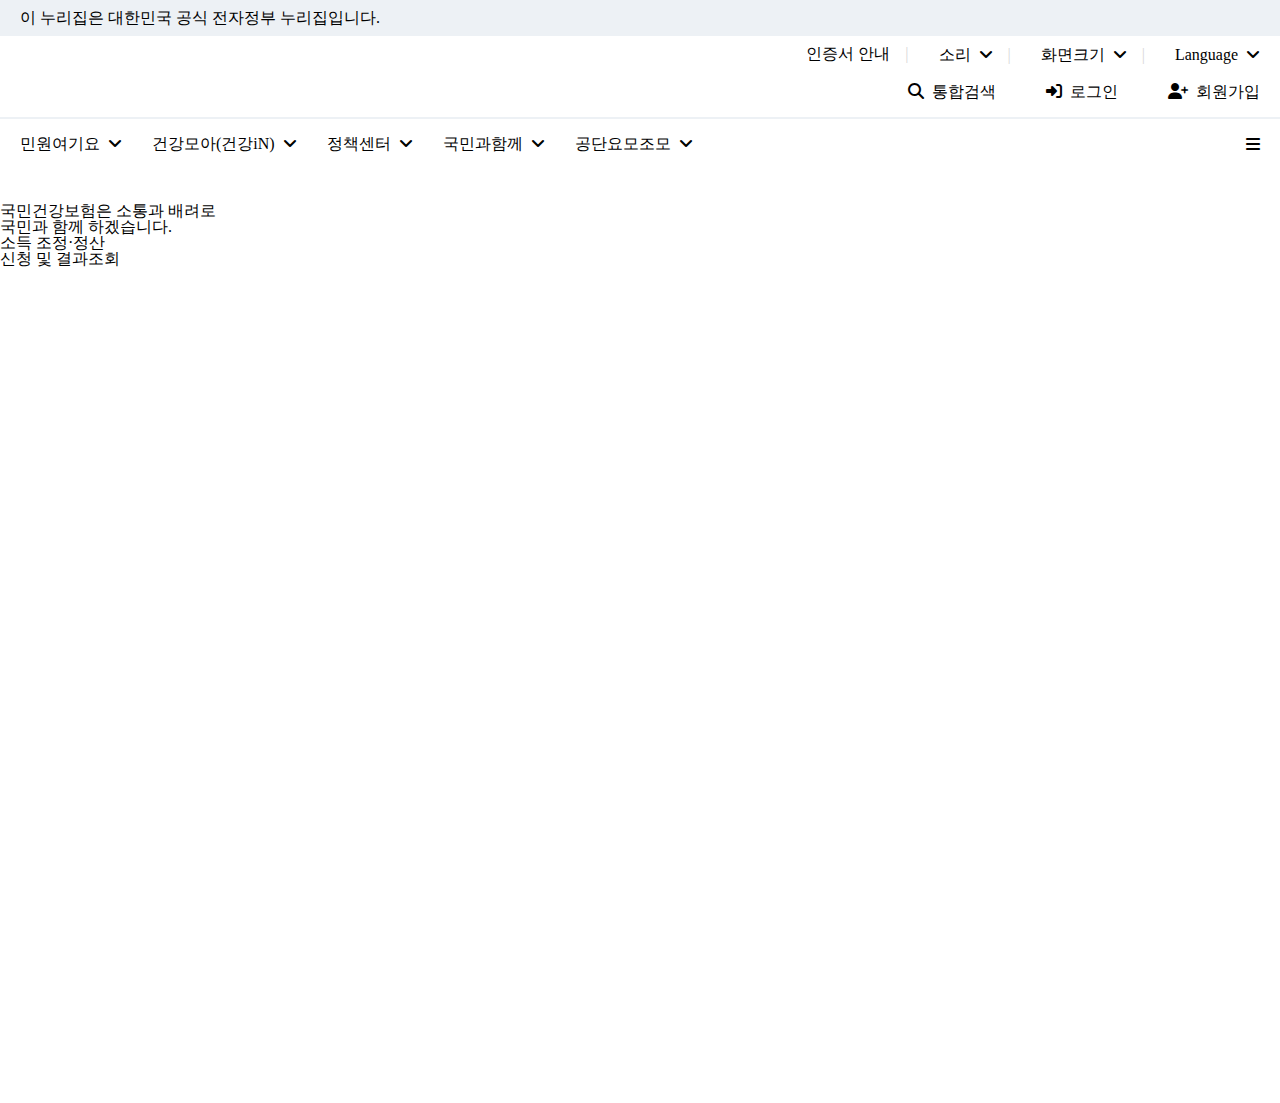
==== NHIS-CloneProject/idnex.html @ 52722e7a "Add files via upload" ====
<!DOCTYPE html>
<html lang="en">
  <head>
    <meta charset="UTF-8" />
    <meta name="viewport" content="width=device-width, initial-scale=1.0" />
    <title>Document</title>
    <link rel="stylesheet" href="common/reset.css" />
    <link rel="stylesheet" href="header.css" />
    <link rel="stylesheet" href="hero.css" />
    <link
      rel="stylesheet"
      href="https://cdnjs.cloudflare.com/ajax/libs/font-awesome/6.7.2/css/all.min.css"
      integrity="sha512-Evv84Mr4kqVGRNSgIGL/F/aIDqQb7xQ2vcrdIwxfjThSH8CSR7PBEakCr51Ck+w+/U6swU2Im1vVX0SVk9ABhg=="
      crossorigin="anonymous"
      referrerpolicy="no-referrer"
    />
  </head>
  <body>
    <header>
      <section class="header__inner">
        <div class="header__inner-text">
          이 누리집은 대한민국 공식 전자정부 누리집입니다.
        </div>
      </section>
      <div class="header__contents">
        <section class="header__services">
          <ul class="header__site-controls">
            <li>인증서 안내</li>
            <li>소리 &nbsp;<i class="fa-solid fa-angle-down"></i></li>
            <li>화면크기 &nbsp;<i class="fa-solid fa-angle-down"></i></li>
            <li>Language &nbsp;<i class="fa-solid fa-angle-down"></i></li>
          </ul>
          <div class="header__topbar">
            <div class="logo-album">
              <img
                src="https://www.nhis.or.kr/_res/nhis/nhis/img/newimg/common/logo.png"
                alt=""
              />
            </div>
            <div class="user-controls">
              <a class="search" href="https://www.nhis.or.kr/nhis/index.do"
                ><i class="fa-solid fa-magnifying-glass"></i>&nbsp; 통합검색</a
              >
              <a
                class="login"
                href="https://www.nhis.or.kr/nhis/etc/personalLoginPage.do"
                ><i class="fa-solid fa-right-to-bracket"></i>&nbsp; 로그인</a
              >
              <a
                class="join"
                href="https://www.nhis.or.kr/nhis/etc/wbhaza01600m01.do"
                ><i class="fa-solid fa-user-plus"></i>&nbsp; 회원가입</a
              >
            </div>
          </div>
        </section>
        <nav class="header__menu">
          <ul class="menu-list">
            <li>민원여기요 &nbsp;<i class="fa-solid fa-angle-down"></i></li>
            <li>
              건강모아(건강iN) &nbsp;<i class="fa-solid fa-angle-down"></i>
            </li>
            <li>정책센터 &nbsp;<i class="fa-solid fa-angle-down"></i></li>
            <li>국민과함께 &nbsp;<i class="fa-solid fa-angle-down"></i></li>
            <li>공단요모조모 &nbsp;<i class="fa-solid fa-angle-down"></i></li>
          </ul>
          <i class="fa-solid fa-bars"></i>
        </nav>
      </div>
      <div class="header__line"></div>
    </header>
    <main>
      <section class="hero">
        <div class="hero__contents">
          <h2>국민건강보험은 소통과 배려로<br />국민과 함께 하겠습니다.</h2>
        </div>
        <nav>
          <ul>
            <li>소득 조정·정산</li>
            <li>신청 및 결과조회</li>
            <li></li>
            <li></li>
            <li></li>
            <li></li>
            <li></li>
            <li></li>
            <li></li>
            <li></li>
          </ul>
        </nav>
      </section>
      <section class="news"></section>
      <section class="about"></section>
    </main>
  </body>
</html>
---- NHIS-CloneProject/header.css ----
header {
    width: 100vw;
    height: 203px;
    background-color: white;
}

.header__contents {
    width: 100%;
    max-width: 1240px;
    margin: 0 auto;

    display: flex;
    flex-direction: column;
    gap: 35px;
}

.header__inner {
    position: relative;
    background-color: #edf1f5;
    padding: 10px;
    margin-bottom: 10px;
}

.header__inner-text {
    max-width: 1240px;
    margin: 0 auto;
}

.header__site-controls {
    display: flex;
    justify-content: flex-end;
    gap: 30px;
 }

 .header__site-controls > li::after {
    content: '|';
    color: #d8d8d8;
    margin-left: 15px;
 }

 .header__site-controls > li:last-child::after {
    content: '';
    margin-left: 0;
 }

 .header__topbar {
    display: flex;
    justify-content: space-between;
    align-items: center;
    margin-top: 20px;
 }

 .header__topbar > .user-controls {
    display: flex;
    gap: 50px;
 }

 .header__menu {
    display: flex;
    justify-content: space-between;
    align-items: center;
 }

 .header__menu > .menu-list {
    display: flex;
    gap: 30px;
 }

 .header__line {
    border: 1px solid #edf1f5;
    margin-top: -35px;
 }
---- NHIS-CloneProject/hero.css ----
.hero {
  width: 100vw;
  height: 100vh;
  background-image: url("https://www.nhis.or.kr/_res/nhis/nhis/img/newimg/main/visual_img01.jpg");
  background-size: contain;
  background-repeat: no-repeat;
}
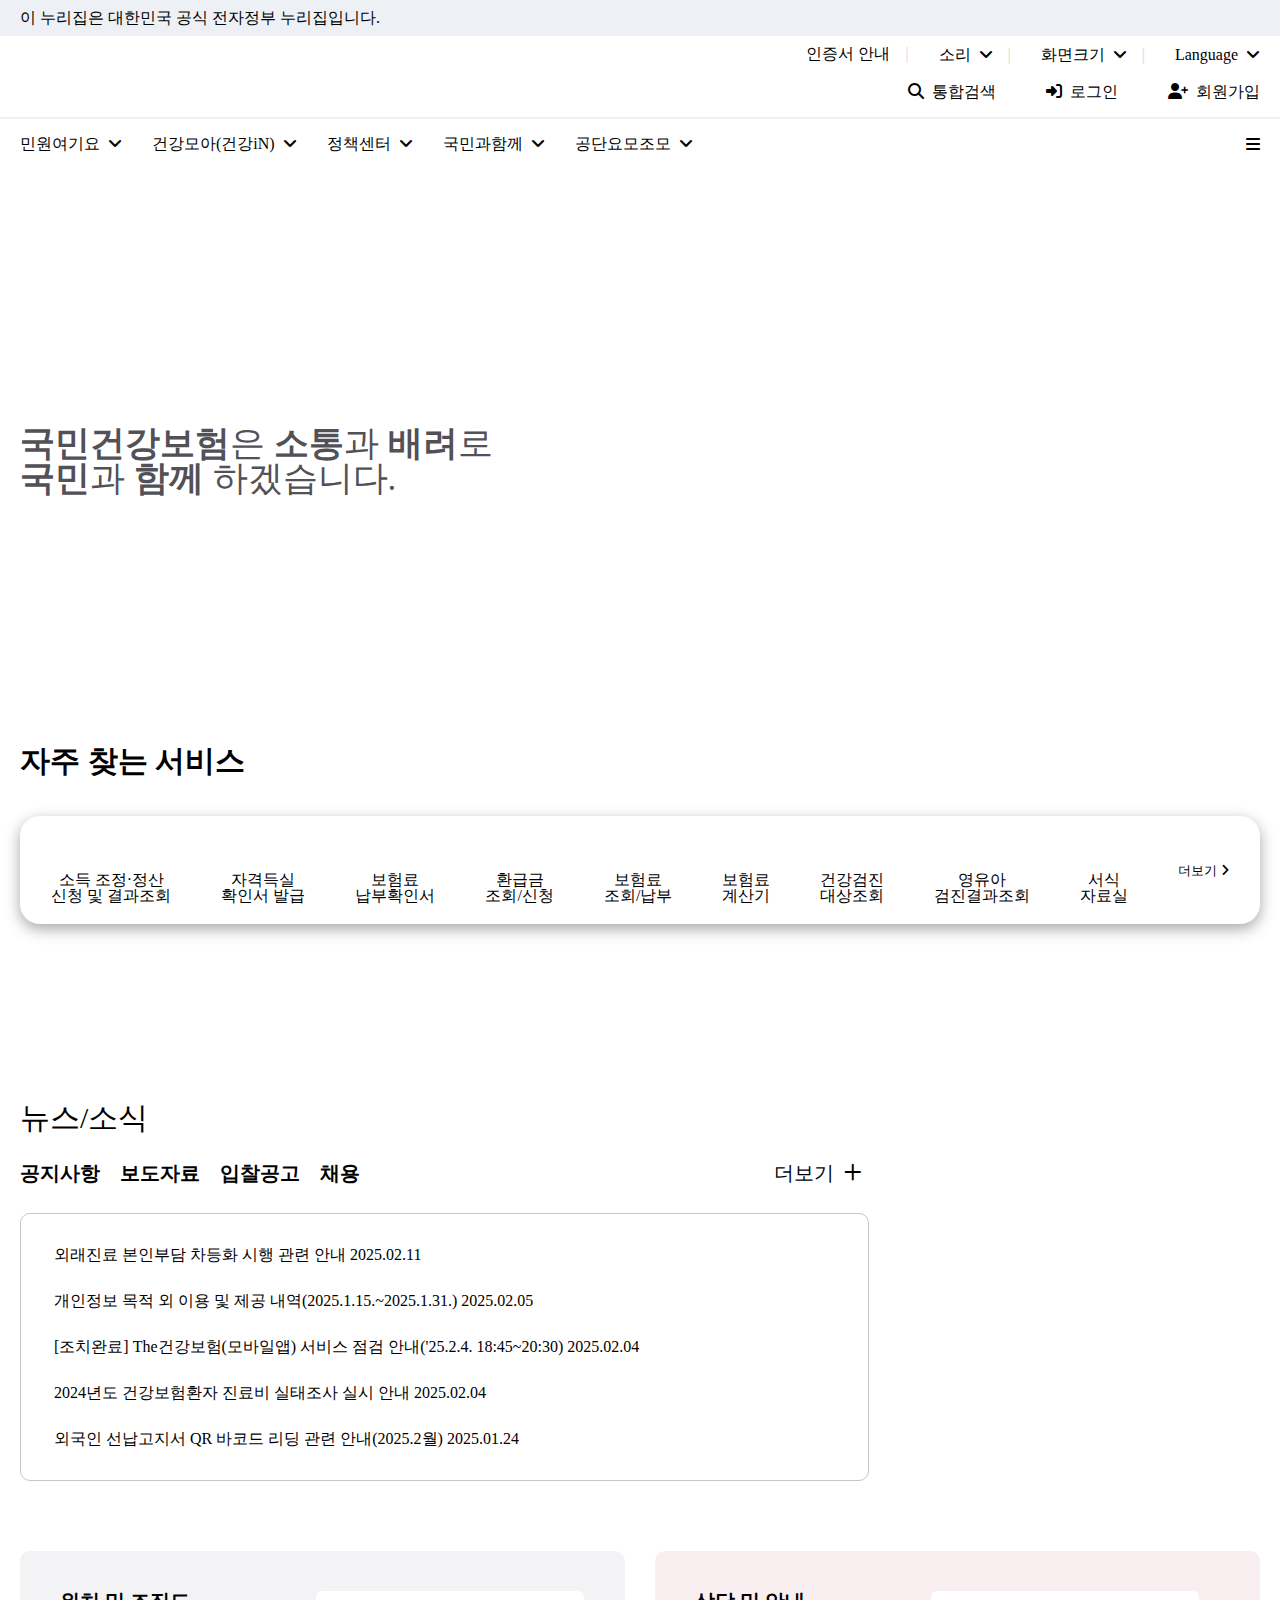
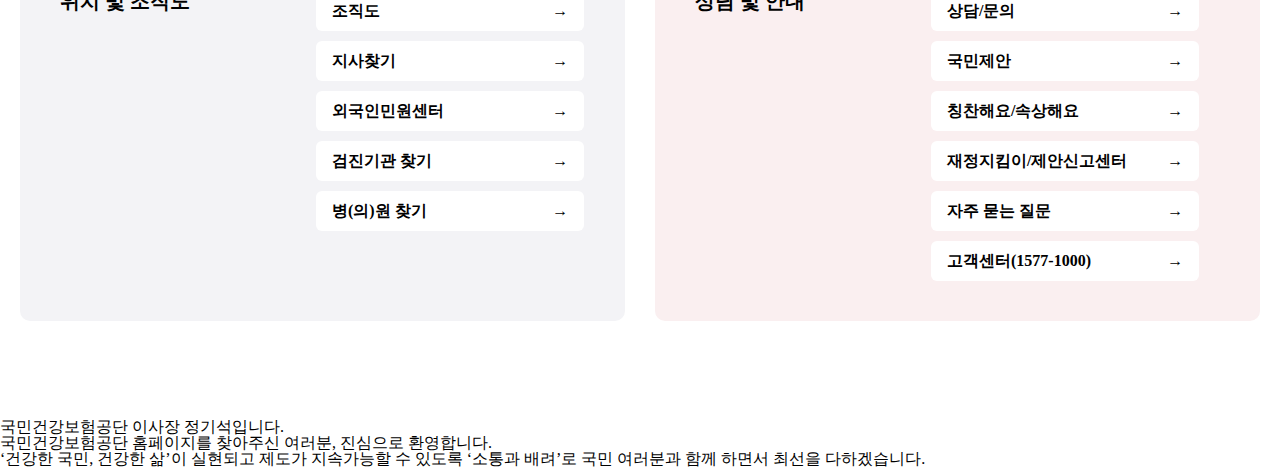
==== commit 99cb60fb: "Add files via upload" ====
--- a/NHIS-CloneProject/idnex.html
+++ b/NHIS-CloneProject/idnex.html
@@ -7,6 +7,8 @@
     <link rel="stylesheet" href="common/reset.css" />
     <link rel="stylesheet" href="header.css" />
     <link rel="stylesheet" href="hero.css" />
+    <link rel="stylesheet" href="news.css" />
+    <link rel="stylesheet" href="about.css" />
     <link
       rel="stylesheet"
       href="https://cdnjs.cloudflare.com/ajax/libs/font-awesome/6.7.2/css/all.min.css"
@@ -72,25 +74,291 @@
     <main>
       <section class="hero">
         <div class="hero__contents">
-          <h2>국민건강보험은 소통과 배려로<br />국민과 함께 하겠습니다.</h2>
+          <h2>
+            <span>국민건강보험</span>은 <span>소통</span>과
+            <span>배려</span>로<br /><span>국민</span>과
+            <span>함께</span> 하겠습니다.
+          </h2>
+          <nav class="hero__service">
+            <h3>자주 찾는 서비스</h3>
+            <ul class="service__menu">
+              <li>
+                <a href="https://www.nhis.or.kr/nhis/minwon/sodukTotalView.do">
+                  <div>
+                    <img
+                      src="https://www.nhis.or.kr/_res/nhis/nhis/img/icon/ico-scales.png"
+                      alt=""
+                    />
+                  </div>
+                  <span
+                    >소득 조정·정산<br />
+
+                    신청 및 결과조회</span
+                  >
+                </a>
+              </li>
+              <li>
+                <a href="https://www.nhis.or.kr/nhis/etc/personalLoginPage.do">
+                  <div>
+                    <img
+                      src="https://www.nhis.or.kr/_res/nhis/nhis/img/icon/ico-qualification.png"
+                      alt=""
+                    />
+                  </div>
+                  <span>
+                    자격득실<br />
+
+                    확인서 발급</span
+                  >
+                </a>
+              </li>
+              <li>
+                <a href="https://www.nhis.or.kr/nhis/etc/personalLoginPage.do">
+                  <div>
+                    <img
+                      src="https://www.nhis.or.kr/_res/nhis/nhis/img/icon/ico-burden.png"
+                      alt=""
+                    />
+                  </div>
+                  <span
+                    >보험료<br />
+
+                    납부확인서</span
+                  >
+                </a>
+              </li>
+              <li>
+                <a href="https://www.nhis.or.kr/nhis/etc/personalLoginPage.do">
+                  <div>
+                    <img
+                      src="https://www.nhis.or.kr/_res/nhis/nhis/img/icon/ico-refund.png"
+                      alt=""
+                    />
+                  </div>
+                  <span
+                    >환급금<br />
+
+                    조회/신청</span
+                  >
+                </a>
+              </li>
+              <li>
+                <a href="https://www.nhis.or.kr/nhis/etc/personalLoginPage.do">
+                  <div>
+                    <img
+                      src="https://www.nhis.or.kr/_res/nhis/nhis/img/icon/ico-insurance.png"
+                      alt=""
+                    />
+                  </div>
+                  <span
+                    >보험료<br />
+
+                    조회/납부</span
+                  >
+                </a>
+              </li>
+              <li>
+                <a
+                  href="https://www.nhis.or.kr/nhis/minwon/initCtrbCalcView.do"
+                >
+                  <div>
+                    <img
+                      src="https://www.nhis.or.kr/_res/nhis/nhis/img/icon/ico-calculation.png"
+                      alt=""
+                    />
+                  </div>
+                  <span
+                    >보험료<br />
+
+                    계산기</span
+                  >
+                </a>
+              </li>
+              <li>
+                <a href="https://www.nhis.or.kr/nhis/etc/personalLoginPage.do">
+                  <div>
+                    <img
+                      src="https://www.nhis.or.kr/_res/nhis/nhis/img/icon/ico-checkups.png"
+                      alt=""
+                    />
+                  </div>
+                  <span
+                    >건강검진<br />
+
+                    대상조회</span
+                  >
+                </a>
+              </li>
+              <li>
+                <a href="https://www.nhis.or.kr/nhis/etc/personalLoginPage.do">
+                  <div>
+                    <img
+                      src="https://www.nhis.or.kr/_res/nhis/nhis/img/icon/ico-family.png"
+                      alt=""
+                    />
+                  </div>
+                  <span
+                    >영유아<br />
+
+                    검진결과조회</span
+                  >
+                </a>
+              </li>
+              <li>
+                <a href="https://www.nhis.or.kr/nhis/minwon/wbhaba03900m01.do">
+                  <div>
+                    <img
+                      src="https://www.nhis.or.kr/_res/nhis/nhis/img/icon/ico-company-inquiry.png"
+                      alt=""
+                    />
+                  </div>
+                  <span
+                    >서식<br />
+
+                    자료실</span
+                  >
+                </a>
+              </li>
+              <span class="more"
+                >더보기&nbsp;<i class="fa-solid fa-angle-right"></i
+              ></span>
+            </ul>
+          </nav>
         </div>
-        <nav>
-          <ul>
-            <li>소득 조정·정산</li>
-            <li>신청 및 결과조회</li>
-            <li></li>
-            <li></li>
-            <li></li>
-            <li></li>
-            <li></li>
-            <li></li>
-            <li></li>
-            <li></li>
-          </ul>
-        </nav>
       </section>
-      <section class="news"></section>
-      <section class="about"></section>
+      <section class="news">
+        <div class="news__contents">
+          <div class="news__top">
+            <div class="info-board">
+              <h3>뉴스/소식</h3>
+              <div class="menu">
+                <ul>
+                  <li>공지사항</li>
+                  <li>보도자료</li>
+                  <li>입찰공고</li>
+                  <li>채용</li>
+                </ul>
+                <span class="more"
+                  >더보기 &nbsp;<i class="fa-solid fa-plus"></i
+                ></span>
+              </div>
+              <ul class="news__list">
+                <li>
+                  <a href=""> 외래진료 본인부담 차등화 시행 관련 안내 </a>
+                  <time datetime="">2025.02.11</time>
+                </li>
+                <li>
+                  <a href="">
+                    개인정보 목적 외 이용 및 제공 내역(2025.1.15.~2025.1.31.)
+                  </a>
+                  <time datetime="">2025.02.05</time>
+                </li>
+                <li>
+                  <a href="">
+                    [조치완료] The건강보험(모바일앱) 서비스 점검 안내('25.2.4.
+                    18:45~20:30)
+                  </a>
+                  <time datetime="">2025.02.04</time>
+                </li>
+                <li>
+                  <a href="">
+                    2024년도 건강보험환자 진료비 실태조사 실시 안내
+                  </a>
+                  <time datetime="">2025.02.04</time>
+                </li>
+                <li>
+                  <a href="">
+                    외국인 선납고지서 QR 바코드 리딩 관련 안내(2025.2월)
+                  </a>
+                  <time datetime="">2025.01.24</time>
+                </li>
+              </ul>
+            </div>
+            <article class="card"></article>
+          </div>
+          <div class="news__bottom">
+            <article class="location">
+              <h5>위치 및 조직도</h5>
+              <ul>
+                <li>
+                  <a
+                    href="https://www.nhis.or.kr/nhis/about/retrieveOrganizationChart.do"
+                    ><span>조직도</span> <span>→</span>
+                  </a>
+                </li>
+                <li>
+                  <a href=""><span>지사찾기</span> <span>→</span> </a>
+                </li>
+                <li>
+                  <a href=""><span>외국인민원센터</span> <span>→</span> </a>
+                </li>
+                <li>
+                  <a href=""><span>검진기관 찾기</span> <span>→</span> </a>
+                </li>
+                <li>
+                  <a href=""><span>병(의)원 찾기</span> <span>→</span> </a>
+                </li>
+              </ul>
+            </article>
+            <article class="help">
+              <h5>상담 및 안내</h5>
+              <ul>
+                <li>
+                  <a
+                    href="https://www.nhis.or.kr/nhis/about/retrieveOrganizationChart.do"
+                    ><span>상담/문의</span> <span>→</span>
+                  </a>
+                </li>
+                <li>
+                  <a href=""><span>국민제안</span> <span>→</span> </a>
+                </li>
+                <li>
+                  <a href=""><span>칭찬해요/속상해요</span> <span>→</span> </a>
+                </li>
+                <li>
+                  <a href=""
+                    ><span>재정지킴이/제안신고센터</span> <span>→</span>
+                  </a>
+                </li>
+                <li>
+                  <a href=""><span>자주 묻는 질문</span> <span>→</span> </a>
+                </li>
+                <li>
+                  <a href=""
+                    ><span>고객센터(1577-1000)</span> <span>→</span>
+                  </a>
+                </li>
+              </ul>
+            </article>
+          </div>
+        </div>
+      </section>
+      <section class="about">
+        <div class="about__contents">
+          <h3></h3>
+          <figure>
+            <div class="">
+              <img
+                src="https://www.nhis.or.kr/_res/nhis/nhis/img/newimg/main/img_about.png"
+                alt=""
+              />
+            </div>
+            <figcaption>
+              <h6>국민건강보험공단 이사장 정기석입니다.</h6>
+              <p>
+                국민건강보험공단 홈페이지를 찾아주신 여러분, 진심으로
+                환영합니다. <br />
+                ‘건강한 국민, 건강한 삶’이 실현되고 제도가 지속가능할 수 있도록
+                ‘소통과 배려’로 국민 여러분과 함께 하면서 최선을 다하겠습니다.
+              </p>
+            </figcaption>
+          </figure>
+          <div>
+            <article></article>
+          </div>
+          <div></div>
+        </div>
+      </section>
     </main>
   </body>
 </html>
--- a/NHIS-CloneProject/hero.css
+++ b/NHIS-CloneProject/hero.css
@@ -5,3 +5,68 @@
   background-size: contain;
   background-repeat: no-repeat;
 }
+
+.hero__contents {
+  width: 100%;
+  max-width: 1240px;
+  height: 100vh;
+  margin: 0 auto;
+
+  display: flex;
+  flex-direction: column;
+  gap: 250px;
+}
+
+.hero__contents > h2 {
+  font-size: 35px;
+  color: #515157;
+  font-weight: 500;
+
+  padding-top: 18%;
+}
+
+.hero__contents > h2 > span {
+  font-weight: bold;
+}
+
+.hero__service {
+  display: flex;
+  flex-direction: column;
+  gap: 40px;
+}
+
+.hero__service > h3 {
+  font-size: 30px;
+  font-weight: bold;
+}
+
+.service__menu {
+  display: flex;
+  padding: 20px 10px;
+  gap: 50px;
+  align-items: center;
+  justify-content: center;
+
+  background-color: white;
+  border: none;
+  border-radius: 20px;
+
+  box-shadow: rgba(0, 0, 0, 0.35) 0px 5px 15px;
+}
+
+.service__menu > li > a {
+  display: flex;
+  flex-direction: column;
+  justify-content: center;
+  align-items: center;
+
+  gap: 20px;
+}
+
+.service__menu > li > a > span {
+  text-align: center;
+}
+
+.service__menu > .more {
+  font-size: 13px;
+}
--- a/NHIS-CloneProject/news.css
+++ b/NHIS-CloneProject/news.css
@@ -0,0 +1,123 @@
+.news {
+  width: 100vw;
+  height: 100vh;
+}
+
+.news__contents {
+  width: 100%;
+  max-width: 1240px;
+  margin: 0 auto;
+
+  display: flex;
+  flex-direction: column;
+  gap: 70px;
+}
+
+.news__top {
+  display: flex;
+}
+
+.news__top > .info-board {
+  width: 70%;
+  display: flex;
+  flex-direction: column;
+  gap: 30px;
+}
+
+.news__top > .info-board > h3 {
+  font-size: 30px;
+}
+
+.info-board > .menu {
+  display: flex;
+  justify-content: space-between;
+
+  font-size: 20px;
+  font-weight: bold;
+  width: 97%;
+}
+
+.info-board > .menu > ul {
+  display: flex;
+  gap: 20px;
+}
+
+.info-board > .menu > .more {
+  font-weight: 300;
+}
+
+.info-board > .menu > .more > i {
+  font-weight: 300;
+}
+
+.info-board > .news__list {
+  display: flex;
+  flex-direction: column;
+  gap: 30px;
+
+  border: 1px solid #c6c6c6;
+  padding: 33px;
+  border-radius: 10px;
+  width: 90%;
+}
+
+.card {
+  width: 30%;
+  background-image: url("https://www.nhis.or.kr/_res/nhis/nhis/img/banner/20250117_banner_pc01.png");
+  background-size: cover;
+  background-position: center;
+
+  border-radius: 10px;
+}
+
+.news__bottom {
+  display: flex;
+  gap: 30px;
+}
+
+.news__bottom > article {
+  width: 100%;
+  background-repeat: no-repeat;
+  background-position: 50px 200px;
+
+  display: flex;
+  gap: 126px;
+  padding: 40px;
+  border-radius: 10px;
+}
+
+.news__bottom > article > h5 {
+  font-size: 20px;
+  font-weight: bold;
+}
+
+.news__bottom > article > ul {
+  width: 50%;
+  display: flex;
+  flex-direction: column;
+  gap: 10px;
+}
+
+.news__bottom > article > ul > li > a {
+  width: 90%;
+  background-color: white;
+
+  font-weight: bold;
+
+  display: flex;
+  justify-content: space-between;
+  line-height: 40px;
+  padding: 0 16px;
+
+  border-radius: 6px;
+}
+
+.news__bottom > .location {
+  background-image: url("https://www.nhis.or.kr/_res/nhis/nhis/img/newimg/main/bg_service1.png");
+  background-color: #f3f3f6;
+}
+
+.news__bottom > .help {
+  background-image: url("https://www.nhis.or.kr/_res/nhis/nhis/img/newimg/main/bg_service2.png");
+  background-color: #faeff0;
+}
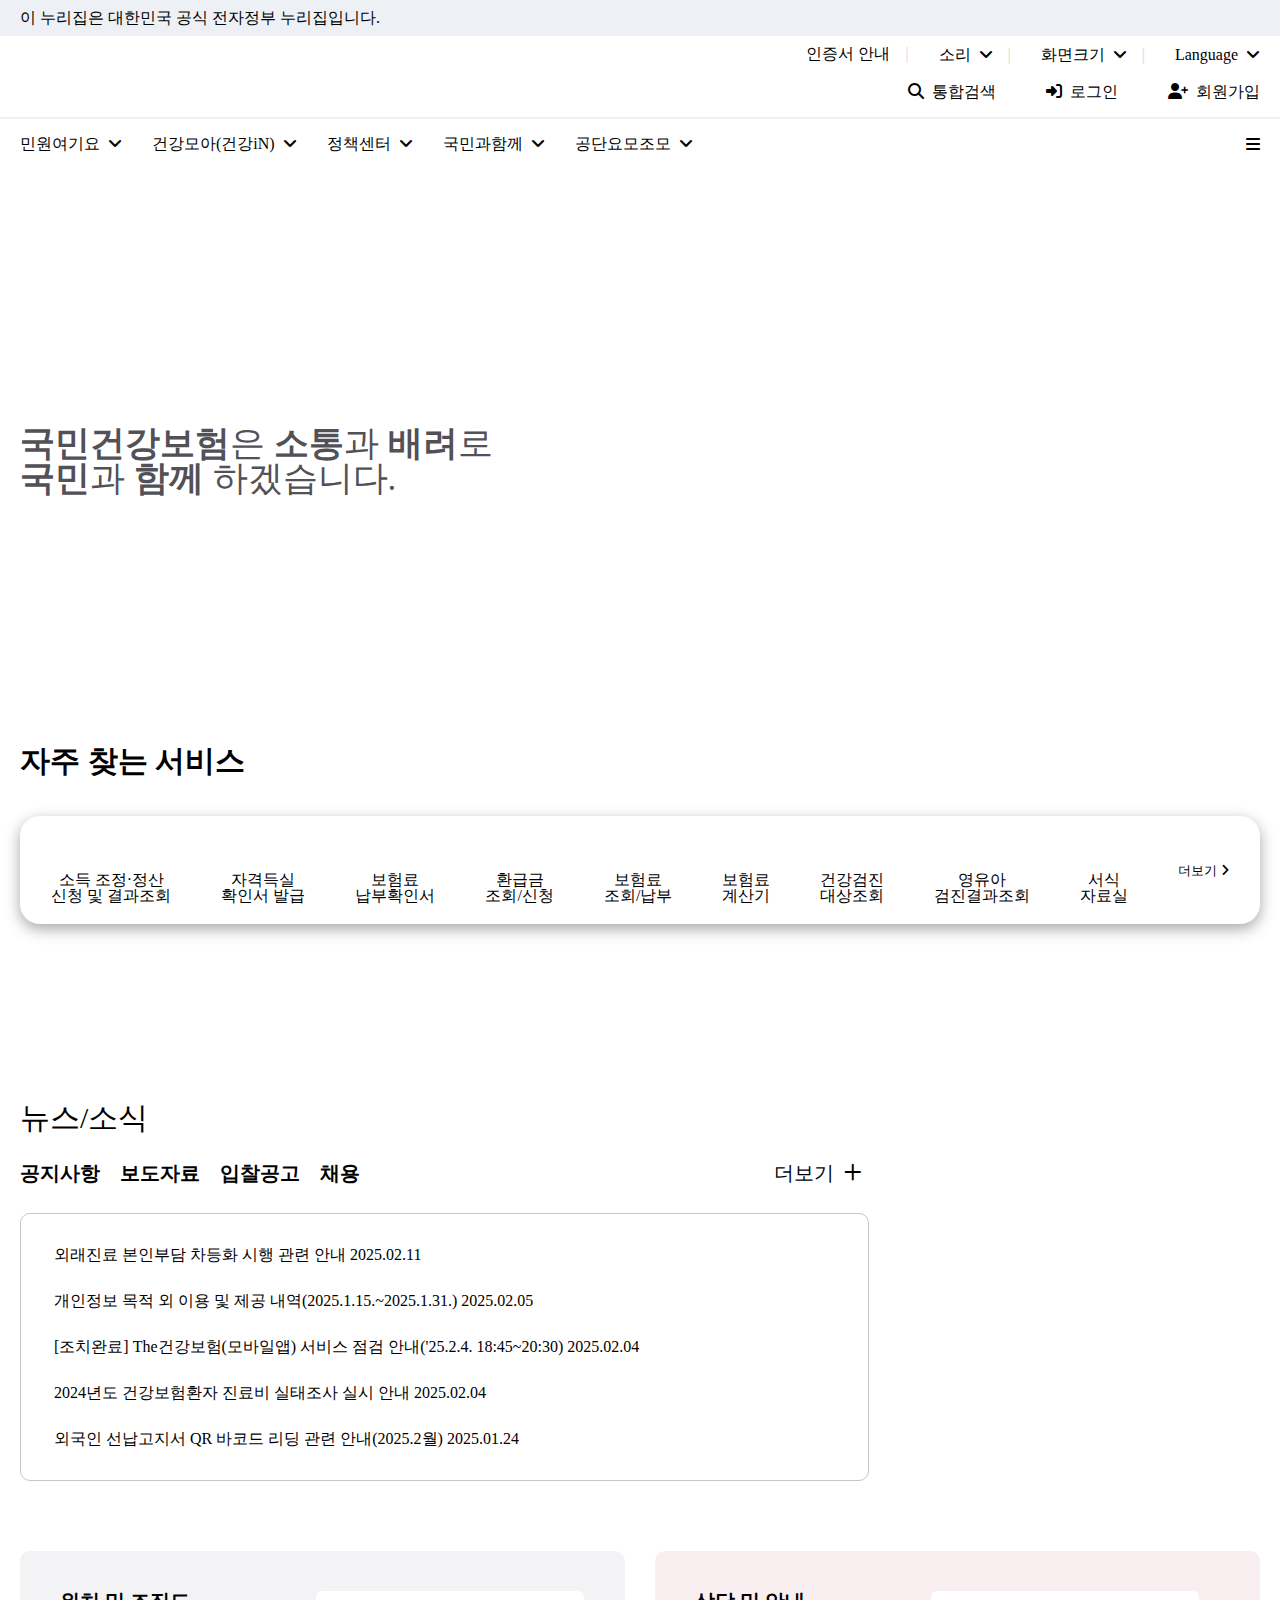
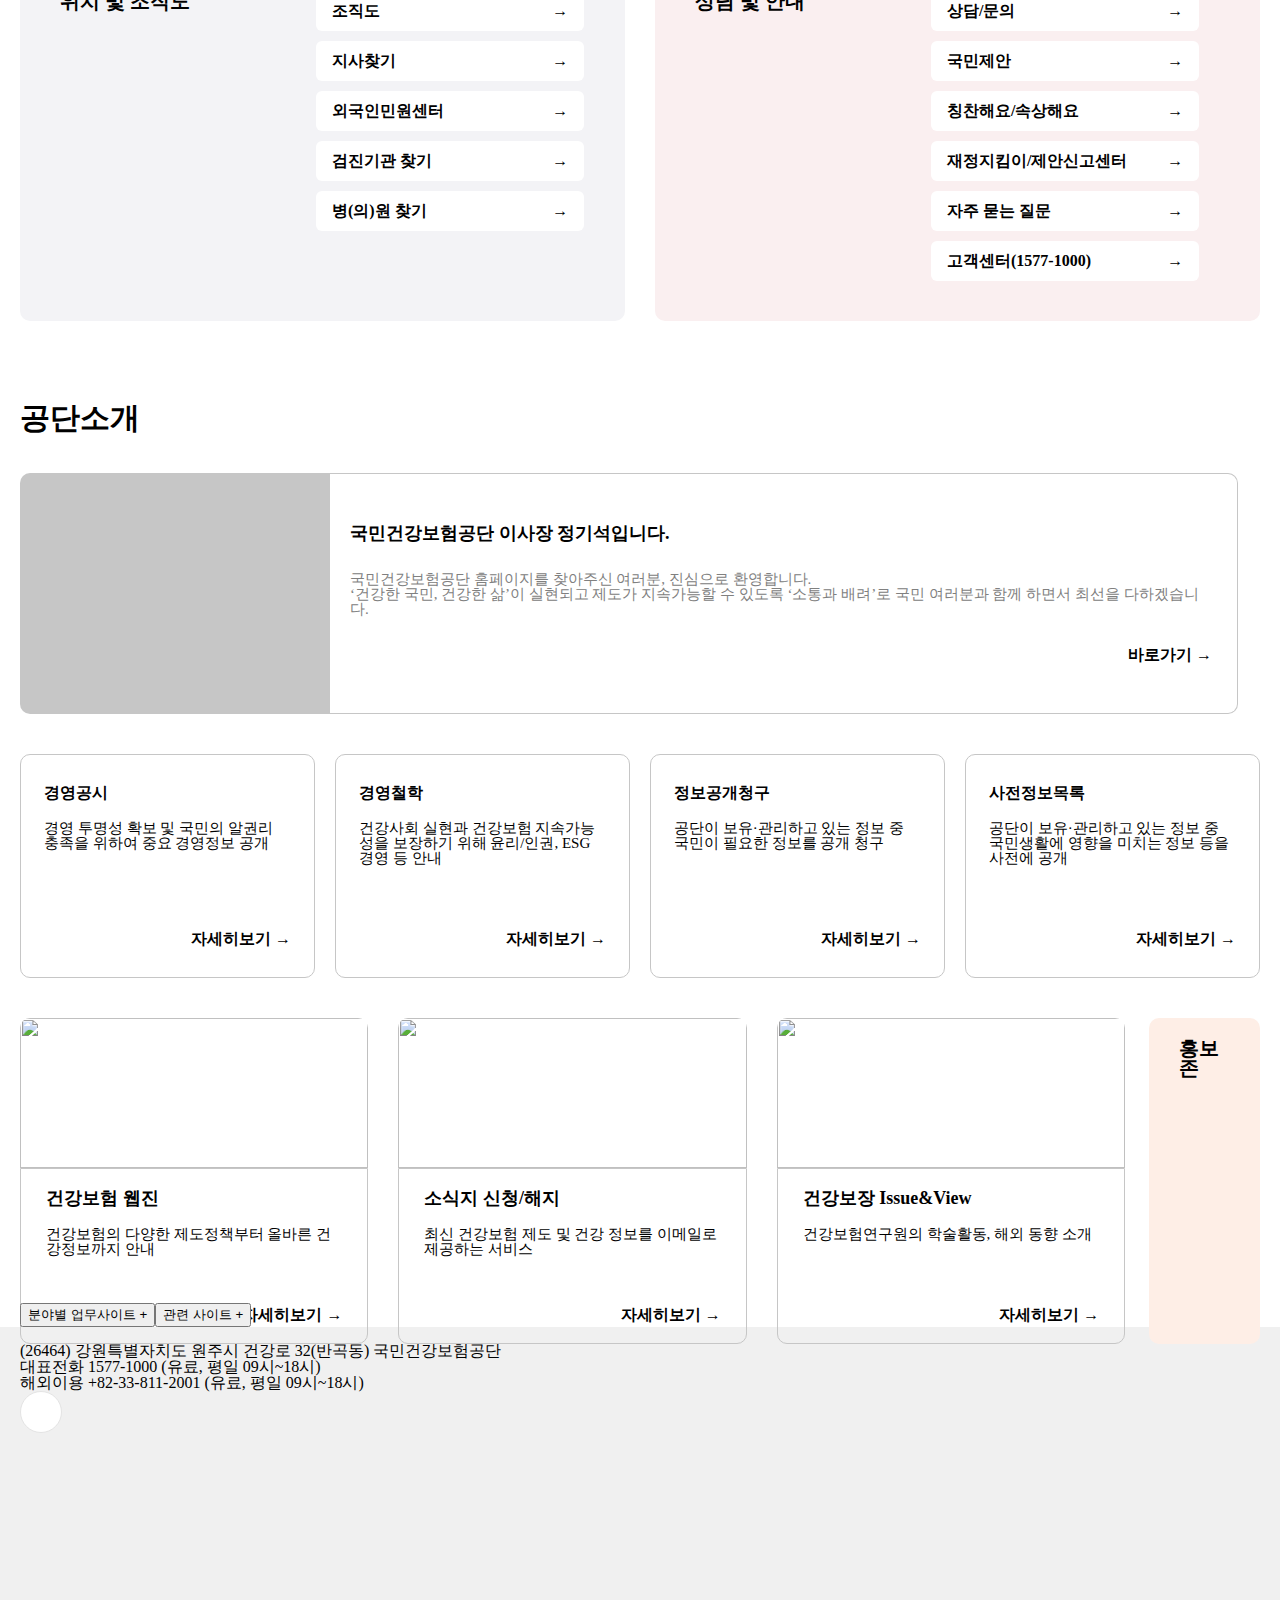
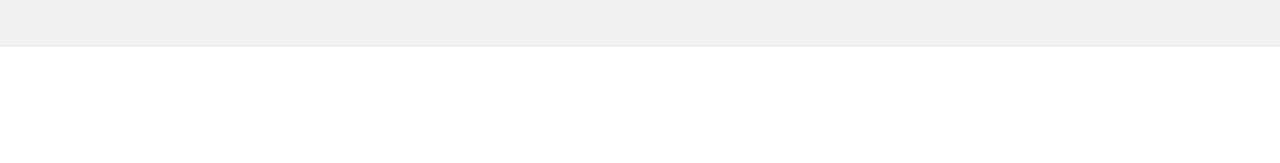
==== commit e16ab1a3: "Add files via upload" ====
--- a/NHIS-CloneProject/idnex.html
+++ b/NHIS-CloneProject/idnex.html
@@ -9,6 +9,7 @@
     <link rel="stylesheet" href="hero.css" />
     <link rel="stylesheet" href="news.css" />
     <link rel="stylesheet" href="about.css" />
+    <link rel="stylesheet" href="footer.css" />
     <link
       rel="stylesheet"
       href="https://cdnjs.cloudflare.com/ajax/libs/font-awesome/6.7.2/css/all.min.css"
@@ -335,30 +336,188 @@
       </section>
       <section class="about">
         <div class="about__contents">
-          <h3></h3>
+          <h3>공단소개</h3>
           <figure>
-            <div class="">
-              <img
-                src="https://www.nhis.or.kr/_res/nhis/nhis/img/newimg/main/img_about.png"
-                alt=""
-              />
-            </div>
+            <div class="profile__img"></div>
             <figcaption>
-              <h6>국민건강보험공단 이사장 정기석입니다.</h6>
-              <p>
-                국민건강보험공단 홈페이지를 찾아주신 여러분, 진심으로
-                환영합니다. <br />
-                ‘건강한 국민, 건강한 삶’이 실현되고 제도가 지속가능할 수 있도록
-                ‘소통과 배려’로 국민 여러분과 함께 하면서 최선을 다하겠습니다.
-              </p>
+              <a href="https://www.nhis.or.kr/nhis/about/wbhafa01000m01.do">
+                <h6>국민건강보험공단 이사장 정기석입니다.</h6>
+                <p>
+                  국민건강보험공단 홈페이지를 찾아주신 여러분, 진심으로
+                  환영합니다. <br />
+                  ‘건강한 국민, 건강한 삶’이 실현되고 제도가 지속가능할 수
+                  있도록 ‘소통과 배려’로 국민 여러분과 함께 하면서 최선을
+                  다하겠습니다.
+                </p>
+                <span>바로가기 →</span>
+              </a>
             </figcaption>
           </figure>
-          <div>
-            <article></article>
+          <div class="text__cardlist">
+            <a href="https://www.nhis.or.kr/announce/index.do" class="textcard">
+              <h6>경영공시</h6>
+              <p>
+                경영 투명성 확보 및 국민의 알권리<br />
+                충족을 위하여 중요 경영정보 공개
+              </p>
+              <span>자세히보기 →</span>
+            </a>
+            <a
+              href="https://www.nhis.or.kr/nhis/about/wbhafd01000m01.do"
+              class="textcard"
+            >
+              <h6>경영철학</h6>
+              <p>
+                건강사회 실현과 건강보험 지속가능<br />성을 보장하기 위해
+                윤리/인권, ESG<br />
+                경영 등 안내
+              </p>
+              <span>자세히보기 →</span>
+            </a>
+            <a
+              href="https://www.nhis.or.kr/nhis/together/wbhaec01000m01.do"
+              class="textcard"
+            >
+              <h6>정보공개청구</h6>
+              <p>
+                공단이 보유·관리하고 있는 정보 중<br />
+                국민이 필요한 정보를 공개 청구
+              </p>
+              <span>자세히보기 →</span>
+            </a>
+            <a
+              href="https://www.nhis.or.kr/nhis/together/retrieveOpenList.do"
+              class="textcard"
+            >
+              <h6>사전정보목록</h6>
+              <p>
+                공단이 보유·관리하고 있는 정보 중<br />
+                국민생활에 영향을 미치는 정보 등을<br />
+                사전에 공개
+              </p>
+              <span>자세히보기 →</span>
+            </a>
           </div>
-          <div></div>
+          <div class="list-slide">
+            <div class="img__cardlist">
+              <article class="imgcard">
+                <a
+                  href="https://www.nhis.or.kr/nhis/together/wbhaea02000m01.do"
+                >
+                  <div class="imgcard__album">
+                    <img
+                      src="https://www.nhis.or.kr/_res/nhis/nhis/img/newimg/main/img_info_webzin.png"
+                      alt=""
+                    />
+                  </div>
+                  <div class="imgcard-text">
+                    <h6>건강보험 웹진</h6>
+                    <p>
+                      건강보험의 다양한 제도정책부터 올바른 건강정보까지 안내
+                    </p>
+                    <span>자세히보기 →</span>
+                  </div>
+                </a>
+              </article>
+              <article class="imgcard">
+                <a href="https://www.nhis.or.kr/nhis/etc/insertNewsInfoView.do">
+                  <div class="imgcard__album">
+                    <img
+                      src="https://www.nhis.or.kr/_res/nhis/nhis/img/newimg/main/img_info_sosic.png"
+                      alt=""
+                    />
+                  </div>
+                  <div class="imgcard-text">
+                    <h6>소식지 신청/해지</h6>
+                    <p>
+                      최신 건강보험 제도 및 건강 정보를 이메일로 제공하는 서비스
+                    </p>
+                    <span>자세히보기 →</span>
+                  </div>
+                </a>
+              </article>
+              <article class="imgcard">
+                <a href="https://www.nhis.or.kr/nhis/about/wbhafb08200m01.do">
+                  <div class="imgcard__album">
+                    <img
+                      src="https://www.nhis.or.kr/_res/nhis/nhis/img/newimg/main/img_info_issue.png"
+                      alt=""
+                    />
+                  </div>
+                  <div class="imgcard-text">
+                    <h6>건강보장 Issue&View</h6>
+                    <p>건강보험연구원의 학술활동, 해외 동향 소개</p>
+                    <span>자세히보기 →</span>
+                  </div>
+                </a>
+              </article>
+            </div>
+            <div class="slide">
+              <h5>홍보존</h5>
+              <div class="album">
+                <img
+                  src="https://www.nhis.or.kr/_res/nhis/nhis/img/banner/pr_20240429.png"
+                  alt=""
+                />
+              </div>
+            </div>
+          </div>
         </div>
       </section>
     </main>
+    <footer>
+      <section class="footer__inner">
+        <button>분야별 업무사이트 +</button>
+        <button>관련 사이트 +</button>
+      </section>
+      <section class="footer__main">
+        <div class="footer__contents">
+          <div>
+            <img
+              src="https://www.nhis.or.kr/_res/nhis/nhis/img/newimg/common/logo.png"
+              alt=""
+            />
+            <div>
+              <div>
+                <p>
+                  (26464) 강원특별자치도 원주시 건강로 32(반곡동)
+                  국민건강보험공단
+                </p>
+                <p>대표전화 1577-1000 (유료, 평일 09시~18시)</p>
+                <p>해외이용 +82-33-811-2001 (유료, 평일 09시~18시)</p>
+              </div>
+              <div>
+                <ul class="snslink">
+                  <li>
+                    <a class="naver" href="https://blog.naver.com/nhicblog"></a>
+                  </li>
+                  <li>
+                    <a
+                      class="facebook"
+                      href="https://www.facebook.com/nhis.korea"
+                    ></a>
+                  </li>
+                  <li>
+                    <a class="kakao" href="https://story.kakao.com/ch/nhis"></a>
+                  </li>
+                  <li>
+                    <a
+                      class="youtube"
+                      href="https://www.youtube.com/user/nhicsns"
+                    ></a>
+                  </li>
+                  <li>
+                    <a
+                      class="instagram"
+                      href="https://www.instagram.com/nhis_korea/"
+                    ></a>
+                  </li>
+                </ul>
+              </div>
+            </div>
+          </div>
+        </div>
+      </section>
+    </footer>
   </body>
 </html>
--- a/NHIS-CloneProject/about.css
+++ b/NHIS-CloneProject/about.css
@@ -0,0 +1,215 @@
+.about {
+  width: 100vw;
+  height: 100vh;
+}
+
+.about__contents {
+  width: 100%;
+  max-width: 1240px;
+  margin: 0 auto;
+
+  display: flex;
+  flex-direction: column;
+  gap: 40px;
+  padding-bottom: 100px;
+}
+
+.about__contents > h3 {
+  font-size: 30px;
+  font-weight: bold;
+}
+
+.about__contents > figure {
+  display: flex;
+  border-radius: 10px;
+
+  width: 100%;
+  height: 241px;
+}
+
+.profile__img {
+  width: 25%;
+  height: 100%;
+  object-fit: cover;
+
+  background-color: #c6c6c6;
+  background-image: url("https://www.nhis.or.kr/_res/nhis/nhis/img/newimg/main/img_about.png");
+  background-repeat: no-repeat;
+  background-position: top center;
+  background-size: 100% auto;
+  border-radius: 10px 0 0 10px;
+}
+
+.about__contents > figure > figcaption {
+  border-radius: 0 10px 10px 0;
+  border: 1px solid #c6c6c6;
+  border-left: none;
+}
+
+.about__contents > figure > figcaption > a {
+  width: 95%;
+
+  display: flex;
+  flex-direction: column;
+  gap: 30px;
+  padding: 50px 20px;
+}
+
+.about__contents > figure > figcaption > a > h6 {
+  font-size: 18px;
+  font-weight: bold;
+}
+
+.about__contents > figure > figcaption > a > p {
+  font-size: 15px;
+  color: gray;
+}
+
+.about__contents > figure > figcaption > a > span {
+  text-align: right;
+  font-weight: bold;
+}
+
+.about__contents > .text__cardlist {
+  display: flex;
+  gap: 20px;
+}
+
+.about__contents > .text__cardlist > .textcard {
+  width: 25%;
+
+  display: flex;
+  flex-direction: column;
+  gap: 20px;
+  padding: 30px 23px;
+
+  border: 1px solid #c6c6c6;
+  border-radius: 10px;
+}
+
+.about__contents > .text__cardlist > .textcard > h6 {
+  font-size: 18x;
+  font-weight: bold;
+}
+
+.about__contents > .text__cardlist > .textcard > p {
+  font-size: 15px;
+  height: 90px;
+}
+
+.about__contents > .text__cardlist > .textcard > span {
+  text-align: right;
+  font-weight: bold;
+}
+
+.about__contents > .list-slide {
+  display: flex;
+  width: 100%;
+}
+
+.about__contents > .list-slide > .img__cardlist {
+  display: flex;
+  gap: 30px;
+  width: auto;
+  padding-right: 24px;
+}
+
+.about__contents > .list-slide > .img__cardlist > .imgcard {
+  width: 33.3%;
+  border-radius: 10px 10px 0 0;
+}
+
+.about__contents
+  > .list-slide
+  > .img__cardlist
+  > .imgcard
+  > a
+  > .imgcard__album {
+  width: 100%;
+  height: 150px;
+  border-radius: 10px 10px 0 0;
+}
+
+.about__contents
+  > .list-slide
+  > .img__cardlist
+  > .imgcard
+  > a
+  > .imgcard__album
+  > img {
+  width: 100%;
+  height: 100%;
+  object-fit: cover;
+  border-radius: 10px 10px 0 0;
+}
+
+.about__contents > .list-slide > .img__cardlist > .imgcard > a > .imgcard-text {
+  display: flex;
+  flex-direction: column;
+  gap: 20px;
+  padding: 20px 25px;
+  border: 1px solid #c6c6c6;
+  border-radius: 0 0 10px 10px;
+}
+
+.about__contents
+  > .list-slide
+  > .img__cardlist
+  > .imgcard
+  > a
+  > .imgcard-text
+  > h6 {
+  font-size: 18px;
+  font-weight: bold;
+}
+
+.about__contents
+  > .list-slide
+  > .img__cardlist
+  > .imgcard
+  > a
+  > .imgcard-text
+  > p {
+  font-size: 15px;
+  height: 50px;
+}
+
+.about__contents
+  > .list-slide
+  > .img__cardlist
+  > .imgcard
+  > a
+  > .imgcard-text
+  > span {
+  text-align: right;
+  font-weight: bold;
+  margin-top: 10px;
+}
+
+.about__contents > .list-slide > .slide {
+  width: auto;
+  background-color: #feeee6;
+  background-image: url("https://www.nhis.or.kr/_res/nhis/nhis/img/newimg/main/bg_app.png");
+  background-repeat: no-repeat;
+
+  display: flex;
+  flex-direction: column;
+  gap: 20px;
+  padding: 20px 30px 30px;
+
+  border-radius: 10px;
+}
+
+.about__contents > .list-slide > .slide > h5 {
+  font-size: 20px;
+  font-weight: bold;
+}
+
+.about__contents > .list-slide > .slide > .album {
+  width: 100%;
+  border-radius: 10px;
+}
+
+.about__contents > .list-slide > .slide > .album > img {
+  border-radius: 10px;
+}
--- a/NHIS-CloneProject/footer.css
+++ b/NHIS-CloneProject/footer.css
@@ -0,0 +1,36 @@
+footer {
+  width: 100vw;
+  height: 460px;
+}
+
+.footer__inner {
+  width: 100%;
+  max-width: 1240px;
+  margin: 0 auto;
+  display: flex;
+}
+
+.footer__main {
+  width: 100%;
+  height: 320px;
+  background-color: #f0f0f0;
+}
+
+.footer__contents {
+  width: 100%;
+  max-width: 1240px;
+  margin: 0 auto;
+
+  display: flex;
+  flex-direction: column;
+}
+
+.snslink > li > .naver {
+  background-image: url("https://www.nhis.or.kr/_res/nhis/nhis/img/newimg/common/foot_ico_sns_blog.png");
+  background-color: white;
+  display: block;
+  width: 40px;
+  height: 40px;
+  border: 1px solid #e4e4e4;
+  border-radius: 999px;
+}
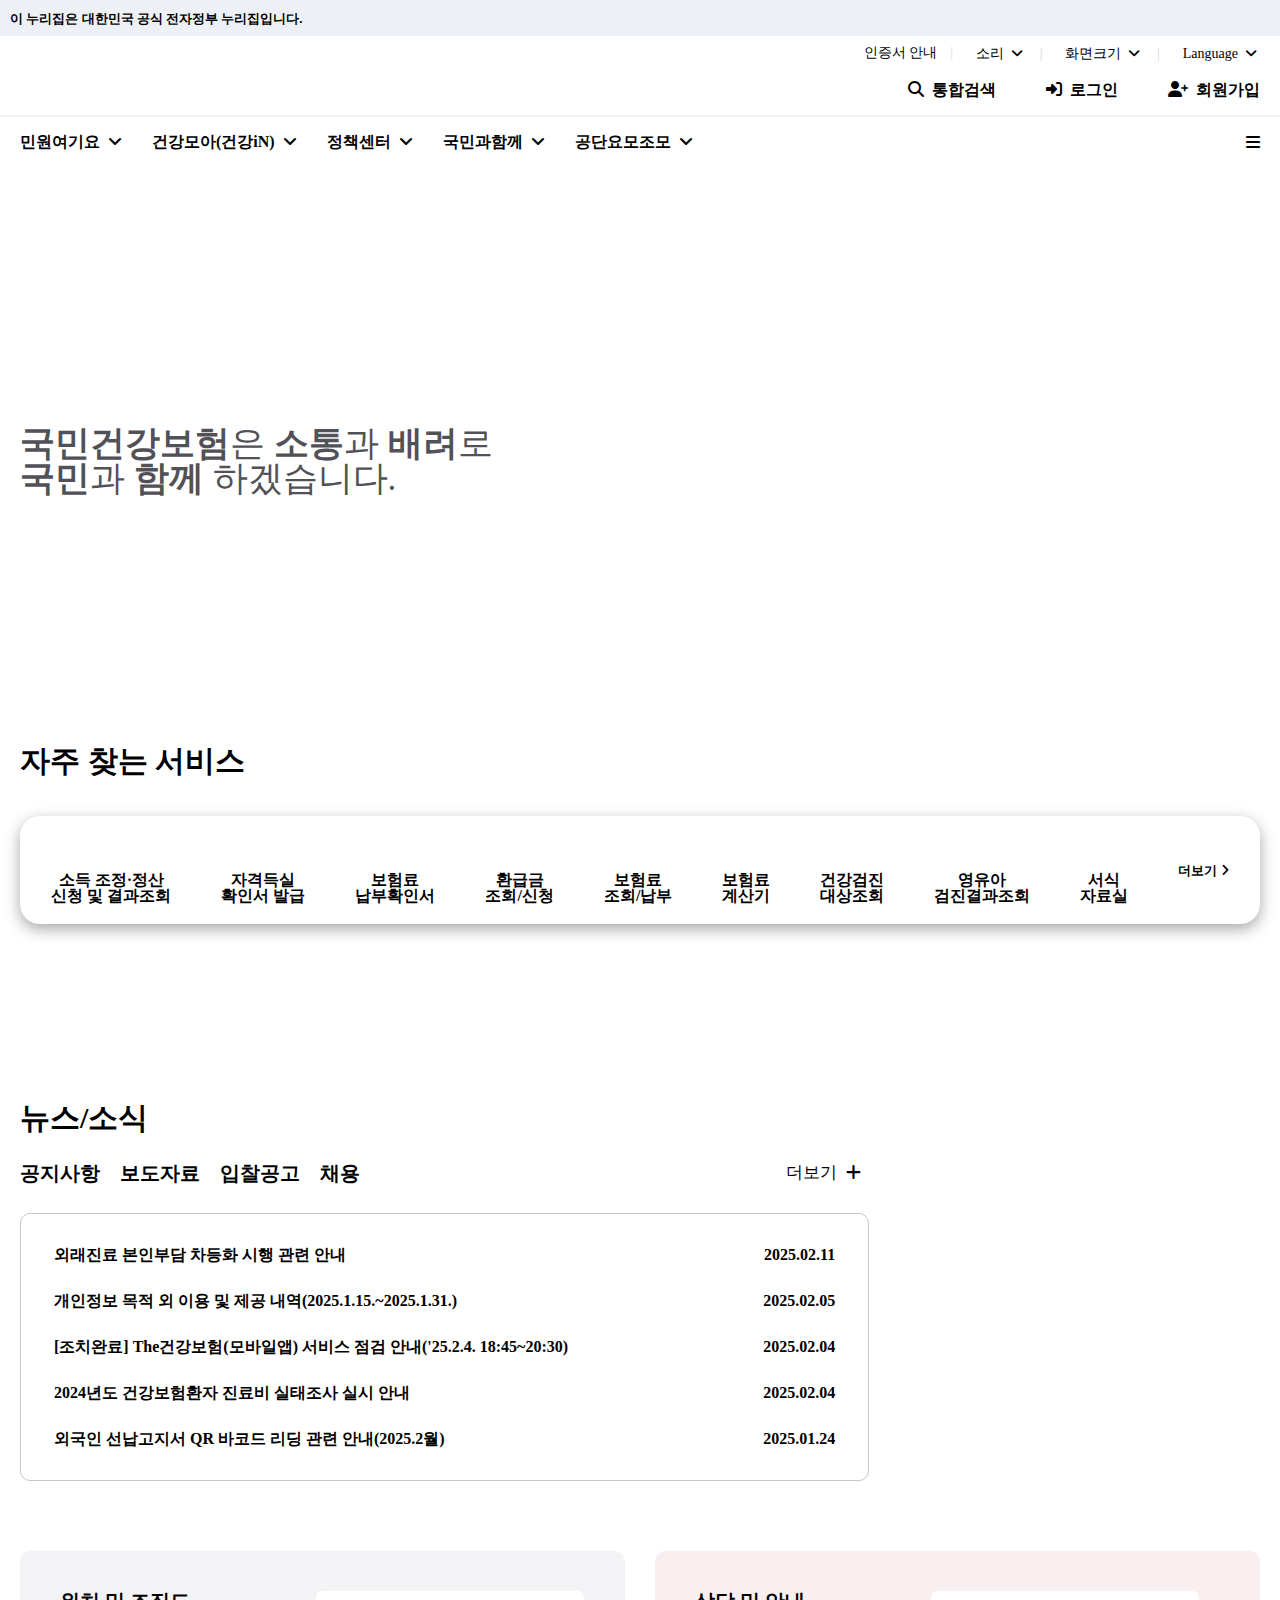
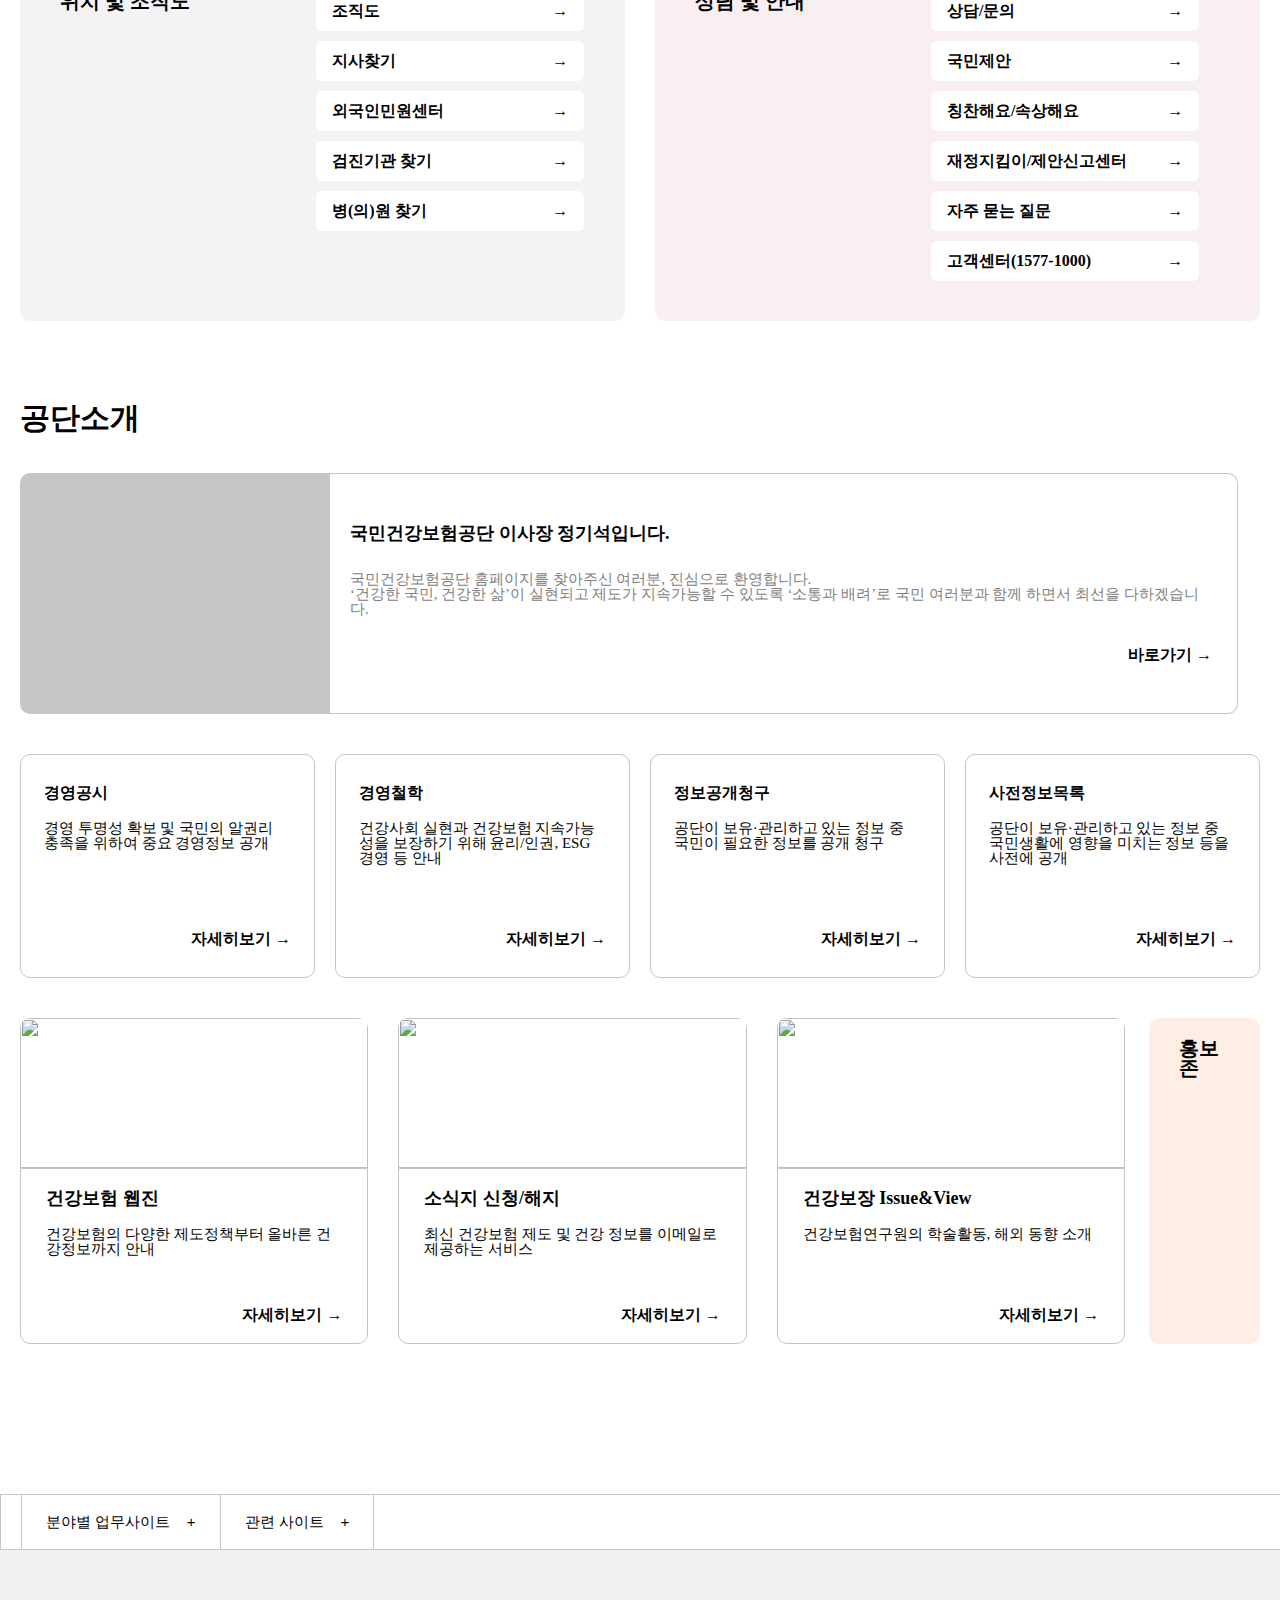
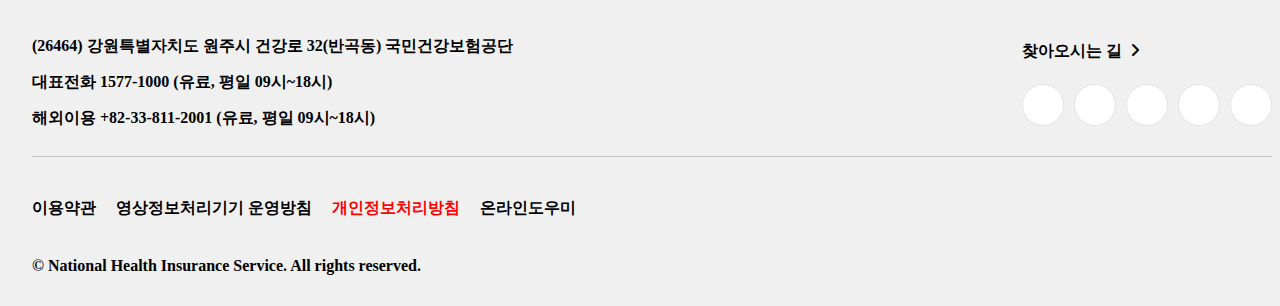
==== commit 2bdd766e: "Add files via upload" ====
--- a/NHIS-CloneProject/idnex.html
+++ b/NHIS-CloneProject/idnex.html
@@ -10,6 +10,7 @@
     <link rel="stylesheet" href="news.css" />
     <link rel="stylesheet" href="about.css" />
     <link rel="stylesheet" href="footer.css" />
+    <link rel="stylesheet" href="aside.css" />
     <link
       rel="stylesheet"
       href="https://cdnjs.cloudflare.com/ajax/libs/font-awesome/6.7.2/css/all.min.css"
@@ -21,17 +22,23 @@
   <body>
     <header>
       <section class="header__inner">
-        <div class="header__inner-text">
+        <span class="header__inner-text">
           이 누리집은 대한민국 공식 전자정부 누리집입니다.
-        </div>
+        </span>
       </section>
       <div class="header__contents">
         <section class="header__services">
           <ul class="header__site-controls">
-            <li>인증서 안내</li>
-            <li>소리 &nbsp;<i class="fa-solid fa-angle-down"></i></li>
-            <li>화면크기 &nbsp;<i class="fa-solid fa-angle-down"></i></li>
-            <li>Language &nbsp;<i class="fa-solid fa-angle-down"></i></li>
+            <li><a>인증서 안내</a></li>
+            <li>
+              <a>소리 &nbsp;<i class="fa-solid fa-angle-down"></i></a>
+            </li>
+            <li>
+              <a>화면크기 &nbsp;<i class="fa-solid fa-angle-down"></i></a>
+            </li>
+            <li>
+              <a>Language &nbsp;<i class="fa-solid fa-angle-down"></i></a>
+            </li>
           </ul>
           <div class="header__topbar">
             <div class="logo-album">
@@ -220,9 +227,11 @@
                   >
                 </a>
               </li>
-              <span class="more"
-                >더보기&nbsp;<i class="fa-solid fa-angle-right"></i
-              ></span>
+              <a href="https://www.nhis.or.kr/nhis/minwon/wbhaba01000m01.do">
+                <span class="more"
+                  >더보기&nbsp;<i class="fa-solid fa-angle-right"></i
+                ></span>
+              </a>
             </ul>
           </nav>
         </div>
@@ -240,42 +249,56 @@
                   <li>채용</li>
                 </ul>
                 <span class="more"
-                  >더보기 &nbsp;<i class="fa-solid fa-plus"></i
+                  ><a href="">더보기 &nbsp;<i class="fa-solid fa-plus"></a></i
                 ></span>
               </div>
               <ul class="news__list">
                 <li>
-                  <a href=""> 외래진료 본인부담 차등화 시행 관련 안내 </a>
+                  <a
+                    href="https://www.nhis.or.kr/nhis/together/wbhaea01000m01.do?mode=view&articleNo=10849463&article.offset=0&articleLimit=10&srSearchVal=%EC%99%B8%EB%9E%98%EC%A7%84%EB%A3%8C+%EB%B3%B8%EC%9D%B8%EB%B6%80%EB%8B%B4+%EC%B0%A8%EB%93%B1%ED%99%94+%EC%8B%9C%ED%96%89+%EA%B4%80%EB%A0%A8+%EC%95%88%EB%82%B4"
+                  >
+                    외래진료 본인부담 차등화 시행 관련 안내
+                  </a>
                   <time datetime="">2025.02.11</time>
                 </li>
                 <li>
-                  <a href="">
+                  <a
+                    href="https://www.nhis.or.kr/nhis/together/wbhaea01000m01.do?mode=view&articleNo=10849303&article.offset=0&articleLimit=10&srSearchVal=%EA%B0%9C%EC%9D%B8%EC%A0%95%EB%B3%B4+%EB%AA%A9%EC%A0%81+%EC%99%B8+%EC%9D%B4%EC%9A%A9+%EB%B0%8F+%EC%A0%9C%EA%B3%B5+%EB%82%B4%EC%97%AD"
+                  >
                     개인정보 목적 외 이용 및 제공 내역(2025.1.15.~2025.1.31.)
                   </a>
                   <time datetime="">2025.02.05</time>
                 </li>
                 <li>
-                  <a href="">
+                  <a
+                    href="https://www.nhis.or.kr/nhis/together/wbhaea01000m01.do?mode=view&articleNo=10849283&article.offset=0&articleLimit=10&srSearchVal=%5B%EC%A1%B0%EC%B9%98%EC%99%84%EB%A3%8C%5D+The%EA%B1%B4%EA%B0%95%EB%B3%B4%ED%97%98%28%EB%AA%A8%EB%B0%94%EC%9D%BC%EC%95%B1%29+%EC%84%9C%EB%B9%84%EC%8A%A4+%EC%A0%90%EA%B2%80+%EC%95%88%EB%82%B4"
+                  >
                     [조치완료] The건강보험(모바일앱) 서비스 점검 안내('25.2.4.
                     18:45~20:30)
                   </a>
                   <time datetime="">2025.02.04</time>
                 </li>
                 <li>
-                  <a href="">
+                  <a
+                    href="https://www.nhis.or.kr/nhis/together/wbhaea01000m01.do?mode=view&articleNo=10849246&article.offset=0&articleLimit=10&srSearchVal=2024%EB%85%84%EB%8F%84+%EA%B1%B4%EA%B0%95%EB%B3%B4%ED%97%98%ED%99%98%EC%9E%90+%EC%A7%84%EB%A3%8C%EB%B9%84+%EC%8B%A4%ED%83%9C%EC%A1%B0%EC%82%AC+%EC%8B%A4%EC%8B%9C+%EC%95%88%EB%82%B4"
+                  >
                     2024년도 건강보험환자 진료비 실태조사 실시 안내
                   </a>
                   <time datetime="">2025.02.04</time>
                 </li>
                 <li>
-                  <a href="">
+                  <a
+                    href="https://www.nhis.or.kr/nhis/together/wbhaea01000m01.do?mode=view&articleNo=10849070&article.offset=0&articleLimit=10&srSearchVal=%EC%99%B8%EA%B5%AD%EC%9D%B8+%EC%84%A0%EB%82%A9%EA%B3%A0%EC%A7%80%EC%84%9C+QR+%EB%B0%94%EC%BD%94%EB%93%9C+%EB%A6%AC%EB%94%A9+%EA%B4%80%EB%A0%A8+%EC%95%88%EB%82%B4%282025.2%EC%9B%94%29"
+                  >
                     외국인 선납고지서 QR 바코드 리딩 관련 안내(2025.2월)
                   </a>
                   <time datetime="">2025.01.24</time>
                 </li>
               </ul>
             </div>
-            <article class="card"></article>
+            <article class="card">
+              <img src="https://www.nhis.or.kr/_res/nhis/nhis/img/banner/20250117_banner_pc01.png" alt="">
+            </article>
           </div>
           <div class="news__bottom">
             <article class="location">
@@ -452,7 +475,7 @@
                 </a>
               </article>
             </div>
-            <div class="slide">
+            <a href="https://www.nhis.or.kr/nhis/about/wbhafc01000m01.do" class="slide">
               <h5>홍보존</h5>
               <div class="album">
                 <img
@@ -460,64 +483,107 @@
                   alt=""
                 />
               </div>
-            </div>
+            </a>
           </div>
         </div>
       </section>
     </main>
     <footer>
       <section class="footer__inner">
-        <button>분야별 업무사이트 +</button>
-        <button>관련 사이트 +</button>
+        <div class="footer__inner-contents">
+          <button><a href="https://www.nhis.or.kr/nhis/index.do">분야별 업무사이트 &nbsp;&nbsp; +</a></button>
+          <button class="border-right"><a href="https://www.nhis.or.kr/nhis/index.do">관련 사이트 &nbsp;&nbsp; +</a></button>
+        </div>
       </section>
       <section class="footer__main">
-        <div class="footer__contents">
+        <div class="footer__main-contents">
           <div>
             <img
               src="https://www.nhis.or.kr/_res/nhis/nhis/img/newimg/common/logo.png"
               alt=""
             />
+          </div>
+          <div class="footer__main-top">
+            <div class="footer__main-info">
+              <p>
+                (26464) 강원특별자치도 원주시 건강로 32(반곡동) 국민건강보험공단
+              </p>
+              <p>대표전화 1577-1000 (유료, 평일 09시~18시)</p>
+              <p>해외이용 +82-33-811-2001 (유료, 평일 09시~18시)</p>
+            </div>
             <div>
-              <div>
-                <p>
-                  (26464) 강원특별자치도 원주시 건강로 32(반곡동)
-                  국민건강보험공단
-                </p>
-                <p>대표전화 1577-1000 (유료, 평일 09시~18시)</p>
-                <p>해외이용 +82-33-811-2001 (유료, 평일 09시~18시)</p>
+              <a href="https://www.nhis.or.kr/nhis/about/retrieveBranchList.do"
+                >찾아오시는 길 &nbsp;<i class="fa-solid fa-angle-right"></i
+              ></a>
+              <ul class="footer__main-snslink">
+                <li>
+                  <a class="naver" href="https://blog.naver.com/nhicblog"></a>
+                </li>
+                <li>
+                  <a
+                    class="facebook"
+                    href="https://www.facebook.com/nhis.korea"
+                  ></a>
+                </li>
+                <li>
+                  <a class="kakao" href="https://story.kakao.com/ch/nhis"></a>
+                </li>
+                <li>
+                  <a
+                    class="youtube"
+                    href="https://www.youtube.com/user/nhicsns"
+                  ></a>
+                </li>
+                <li>
+                  <a
+                    class="instagram"
+                    href="https://www.instagram.com/nhis_korea/"
+                  ></a>
+                </li>
+              </ul>
+            </div>
+          </div>
+          <div class="footer__main-bottom">
+            <div class="policy">
+              <a href="https://www.nhis.or.kr/nhis/etc/wbhaze01900m01.do"
+                >이용약관</a
+              ><a href="https://www.nhis.or.kr/nhis/etc/wbhaze02803m01.do"
+                >영상정보처리기기 운영방침</a
+              ><a
+                class="red"
+                href="https://www.nhis.or.kr/nhis/etc/privacy_policy.do"
+                >개인정보처리방침</a
+              ><a href="https://www.nhis.or.kr/helpcom_new/hc_user_main.jsp"
+                >온라인도우미</a
+              >
+              <div class="marklist">
+                <a
+                  class="mark01"
+                  href="https://www.nhis.or.kr/nhis/about/wbhafd03600m01.do"
+                ></a
+                ><a
+                  class="mark02"
+                  href="https://www.eprivacy.or.kr/front/certifiedSiteMark/certifiedSiteMarkPopup.do?certCmd=EP&certNum=2024-EP-R017"
+                ></a
+                ><a
+                  class="mark03"
+                  href="https://www.nhis.or.kr/upload/ISMS-P.pdf"
+                ></a>
+                <a
+                  class="mark04"
+                  href="https://www.nhis.or.kr/upload/wa_qualith_certificate.pdf"
+                ></a>
               </div>
-              <div>
-                <ul class="snslink">
-                  <li>
-                    <a class="naver" href="https://blog.naver.com/nhicblog"></a>
-                  </li>
-                  <li>
-                    <a
-                      class="facebook"
-                      href="https://www.facebook.com/nhis.korea"
-                    ></a>
-                  </li>
-                  <li>
-                    <a class="kakao" href="https://story.kakao.com/ch/nhis"></a>
-                  </li>
-                  <li>
-                    <a
-                      class="youtube"
-                      href="https://www.youtube.com/user/nhicsns"
-                    ></a>
-                  </li>
-                  <li>
-                    <a
-                      class="instagram"
-                      href="https://www.instagram.com/nhis_korea/"
-                    ></a>
-                  </li>
-                </ul>
-              </div>
-            </div>
+            </div>
+            <div>© National Health Insurance Service. All rights reserved.</div>
           </div>
         </div>
       </section>
     </footer>
+    <aside>
+      <span class="chat">
+        <a href="https://chatbot.nhis.or.kr/api/"><img src="https://www.nhis.or.kr/_res/nhis/nhis/img/icon/chat_hello.gif" alt=""></a>
+      </span>
+    </aside>
   </body>
 </html>
--- a/NHIS-CloneProject/header.css
+++ b/NHIS-CloneProject/header.css
@@ -1,75 +1,106 @@
 header {
-    width: 100vw;
-    height: 203px;
-    background-color: white;
+  width: 100vw;
+  height: 203px;
+  background-color: white;
 }
 
 .header__contents {
-    width: 100%;
-    max-width: 1240px;
-    margin: 0 auto;
+  width: 100%;
+  max-width: 1240px;
+  margin: 0 auto;
 
-    display: flex;
-    flex-direction: column;
-    gap: 35px;
+  display: flex;
+  flex-direction: column;
+  gap: 35px;
 }
 
 .header__inner {
-    position: relative;
-    background-color: #edf1f5;
-    padding: 10px;
-    margin-bottom: 10px;
+  position: relative;
+  background-color: #edf1f5;
+  padding: 10px;
+  margin-bottom: 10px;
+  position: relative;
 }
 
-.header__inner-text {
-    max-width: 1240px;
-    margin: 0 auto;
+.header__inner > .header__inner-text {
+  font-size: 13px;
+  font-weight: bold;
+}
+
+.header__inner-text::before {
+  content: "";
+  display: block;
+  position: absolute;
+  left: 0;
+  top: 50%;
+  margin-top: -8px;
+  width: 24px;
+  height: 16px;
+
+  background-image: url("https://www.nhis.or.kr/_res/nhis/nhis/img/newimg/icon/top_ban_ico_flag.png");
+  background-repeat: no-repeat;
+  background-size: 100% auto;
+  background-position: left center;
 }
 
 .header__site-controls {
-    display: flex;
-    justify-content: flex-end;
-    gap: 30px;
- }
+  display: flex;
+  justify-content: flex-end;
+  gap: 20px;
 
- .header__site-controls > li::after {
-    content: '|';
-    color: #d8d8d8;
-    margin-left: 15px;
- }
+  font-size: 14px;
+}
 
- .header__site-controls > li:last-child::after {
-    content: '';
-    margin-left: 0;
- }
+.header__site-controls > li > a {
+  background-color: transparent;
+  padding: 0 3px;
+  border-radius: 6px;
+}
 
- .header__topbar {
-    display: flex;
-    justify-content: space-between;
-    align-items: center;
-    margin-top: 20px;
- }
+.header__site-controls > li > a:hover {
+  cursor: pointer;
+  background-color: #d8d8d8;
+}
 
- .header__topbar > .user-controls {
-    display: flex;
-    gap: 50px;
- }
+.header__site-controls > li::after {
+  content: "|";
+  color: #d8d8d8;
+  margin-left: 10px;
+}
 
- .header__menu {
-    display: flex;
-    justify-content: space-between;
-    align-items: center;
- }
+.header__site-controls > li:last-child::after {
+  content: "";
+  margin-left: 0;
+}
 
- .header__menu > .menu-list {
-    display: flex;
-    gap: 30px;
- }
+.header__topbar {
+  display: flex;
+  justify-content: space-between;
+  align-items: center;
+  margin-top: 20px;
+}
 
- .header__line {
-    border: 1px solid #edf1f5;
-    margin-top: -35px;
- }
- 
+.header__topbar > .user-controls {
+  display: flex;
+  gap: 50px;
 
+  font-weight: bold;
+}
 
+.header__menu {
+  display: flex;
+  justify-content: space-between;
+  align-items: center;
+
+  font-weight: bold;
+}
+
+.header__menu > .menu-list {
+  display: flex;
+  gap: 30px;
+}
+
+.header__line {
+  border: 1px solid #edf1f5;
+  margin-top: -35px;
+}
--- a/NHIS-CloneProject/hero.css
+++ b/NHIS-CloneProject/hero.css
@@ -51,6 +51,7 @@
   border: none;
   border-radius: 20px;
 
+  font-weight: bold;
   box-shadow: rgba(0, 0, 0, 0.35) 0px 5px 15px;
 }
 
@@ -65,8 +66,14 @@
 
 .service__menu > li > a > span {
   text-align: center;
+  text-decoration: none;
 }
 
-.service__menu > .more {
+.service__menu > li > a:hover > span {
+  text-decoration: underline;
+  color: red;
+}
+
+.service__menu > a > .more {
   font-size: 13px;
 }
--- a/NHIS-CloneProject/news.css
+++ b/NHIS-CloneProject/news.css
@@ -26,6 +26,7 @@
 
 .news__top > .info-board > h3 {
   font-size: 30px;
+  font-weight: bold;
 }
 
 .info-board > .menu {
@@ -42,8 +43,13 @@
   gap: 20px;
 }
 
+.info-board > .menu > ul > li {
+  cursor: pointer;
+}
+
 .info-board > .menu > .more {
   font-weight: 300;
+  font-size: 17px;
 }
 
 .info-board > .menu > .more > i {
@@ -61,14 +67,35 @@
   width: 90%;
 }
 
+.info-board > .news__list > li {
+  display: flex;
+  justify-content: space-between;
+  font-weight: bold;
+}
+
+.info-board > .news__list > li > a:hover {
+  text-decoration: underline;
+}
+
 .card {
+  width: 30%;
+  border-radius: 10px;
+}
+
+.card > img {
+  width: 100%;
+  border-radius: 10px;
+  object-fit: cover;
+}
+
+/* .card {
   width: 30%;
   background-image: url("https://www.nhis.or.kr/_res/nhis/nhis/img/banner/20250117_banner_pc01.png");
   background-size: cover;
   background-position: center;
 
   border-radius: 10px;
-}
+} */
 
 .news__bottom {
   display: flex;
--- a/NHIS-CloneProject/about.css
+++ b/NHIS-CloneProject/about.css
@@ -1,6 +1,5 @@
 .about {
   width: 100vw;
-  height: 100vh;
 }
 
 .about__contents {
@@ -11,7 +10,6 @@
   display: flex;
   flex-direction: column;
   gap: 40px;
-  padding-bottom: 100px;
 }
 
 .about__contents > h3 {
--- a/NHIS-CloneProject/footer.css
+++ b/NHIS-CloneProject/footer.css
@@ -1,32 +1,79 @@
 footer {
   width: 100vw;
-  height: 460px;
+  position: absolute;
+
+  padding-top: 150px;
+  font-weight: bold;
 }
 
 .footer__inner {
   width: 100%;
-  max-width: 1240px;
+  height: 54px;
   margin: 0 auto;
   display: flex;
+
+  border: 1px solid #c6c6c6;
 }
 
-.footer__main {
-  width: 100%;
-  height: 320px;
-  background-color: #f0f0f0;
-}
-
-.footer__contents {
+.footer__inner-contents {
   width: 100%;
   max-width: 1240px;
   margin: 0 auto;
 
   display: flex;
+}
+
+.footer__inner-contents > button {
+  border-radius: 0;
+  border: none;
+  border-left: 1px solid #c6c6c6;
+  padding: 0 24px;
+  background-color: transparent;
+  font-size: 15px;
+}
+
+.footer__inner-contents > .border-right {
+  border-right: 1px solid #c6c6c6;
+}
+
+.footer__main {
+  width: 100%;
+  background-color: #f0f0f0;
+}
+
+.footer__main-contents {
+  width: 100%;
+  max-width: 1240px;
+  margin: 0 auto;
+  padding: 32px;
+
+  display: flex;
   flex-direction: column;
 }
 
-.snslink > li > .naver {
-  background-image: url("https://www.nhis.or.kr/_res/nhis/nhis/img/newimg/common/foot_ico_sns_blog.png");
+.footer__main-top {
+  display: flex;
+  justify-content: space-between;
+  align-items: flex-end;
+
+  border-bottom: 1px solid #c6c6c6;
+  padding-bottom: 30px;
+}
+
+.footer__main-info {
+  display: flex;
+  flex-direction: column;
+  gap: 20px;
+  margin-top: 40px;
+}
+
+.footer__main-snslink {
+  display: flex;
+  gap: 10px;
+  margin-top: 25px;
+}
+
+.footer__main-snslink > li > a {
   background-color: white;
   display: block;
   width: 40px;
@@ -34,3 +81,64 @@
   border: 1px solid #e4e4e4;
   border-radius: 999px;
 }
+
+.footer__main-snslink > li > .naver {
+  background-image: url("https://www.nhis.or.kr/_res/nhis/nhis/img/newimg/common/foot_ico_sns_blog.png");
+}
+
+.footer__main-snslink > li > .facebook {
+  background-image: url("https://www.nhis.or.kr/_res/nhis/nhis/img/newimg/common/foot_ico_sns_facebook.png");
+}
+
+.footer__main-snslink > li > .kakao {
+  background-image: url("https://www.nhis.or.kr/_res/nhis/nhis/img/newimg/common/foot_ico_sns_kakao.png");
+}
+
+.footer__main-snslink > li > .youtube {
+  background-image: url("https://www.nhis.or.kr/_res/nhis/nhis/img/newimg/common/foot_ico_sns_youtube.png");
+}
+
+.footer__main-snslink > li > .instagram {
+  background-image: url("https://www.nhis.or.kr/_res/nhis/nhis/img/newimg/common/foot_ico_sns_Instagram.png");
+}
+
+.policy {
+  display: flex;
+  gap: 20px;
+  align-items: center;
+  padding: 30px 0;
+}
+
+.red {
+  color: red;
+}
+
+.marklist {
+  display: flex;
+  gap: 15px;
+}
+
+.marklist > a {
+  height: 41px;
+  background-repeat: no-repeat;
+}
+
+.mark01 {
+  background-image: url("https://www.nhis.or.kr/_res/nhis/nhis/img/newimg/common/mark_01.png");
+  width: 63px;
+}
+
+.mark02 {
+  background-image: url("https://www.nhis.or.kr/_res/nhis/nhis/img/newimg/common/mark_02.png");
+  width: 43px;
+}
+
+.mark03 {
+  background-image: url("https://www.nhis.or.kr/_res/nhis/_share/img/icon/mark02-img05.png");
+  width: 57px;
+}
+
+.mark04 {
+  background-image: url("https://www.nhis.or.kr/_res/nhis/nhis/img/newimg/common/mark_04.png");
+  width: 60px;
+}
--- a/NHIS-CloneProject/aside.css
+++ b/NHIS-CloneProject/aside.css
@@ -0,0 +1,13 @@
+.chat {
+  position: fixed;
+  bottom: 90px;
+  right: 55px;
+}
+
+.chat > a {
+  width: 40%;
+}
+
+.chat > a > img {
+  width: 40%;
+}
